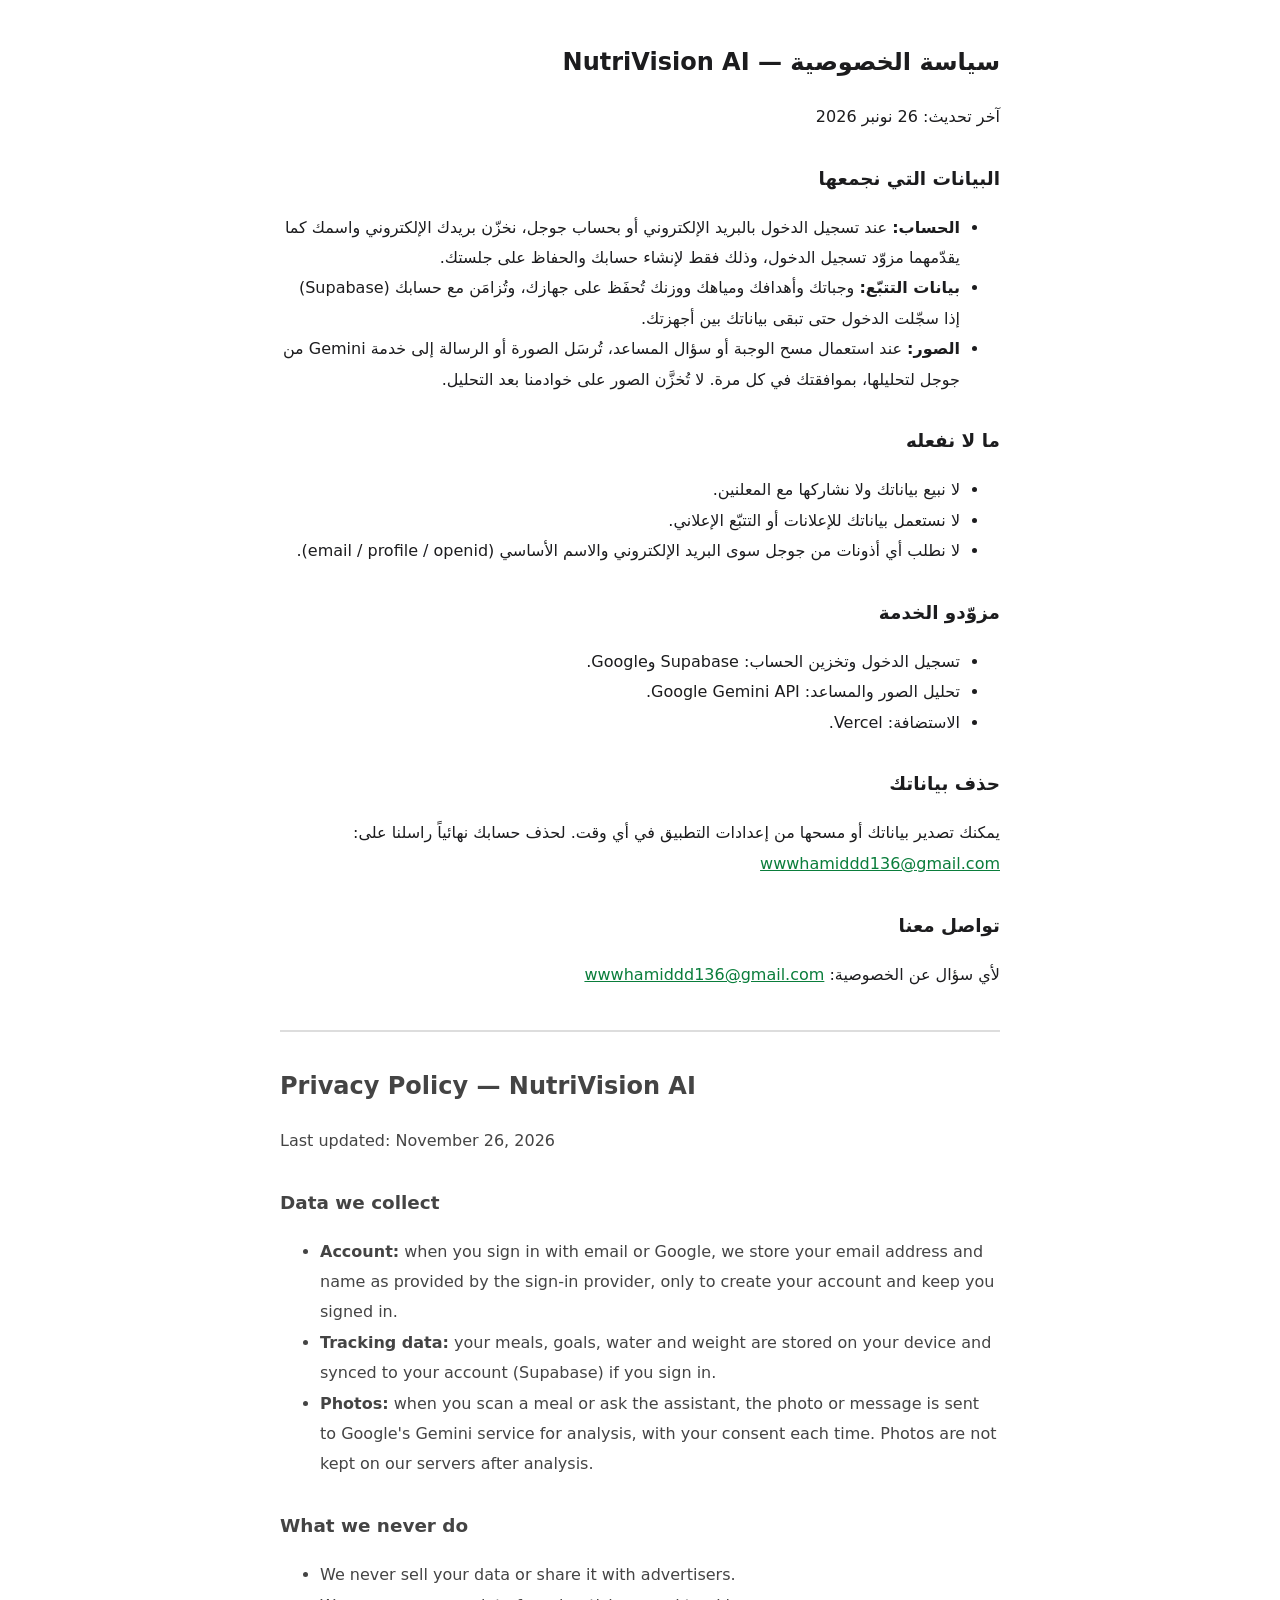
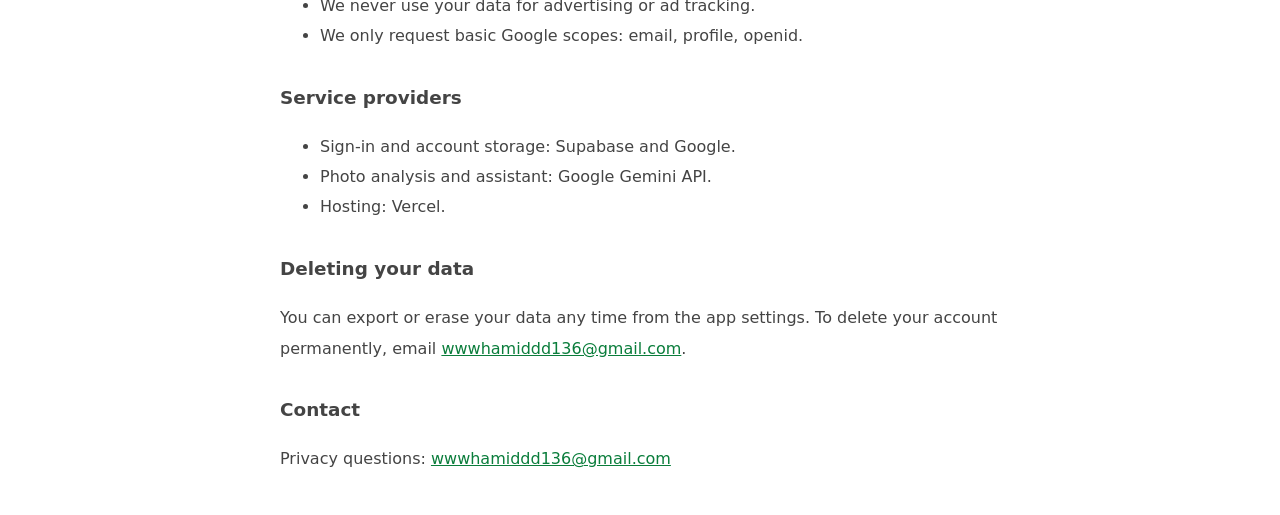
==== privacy.html @ 04519994 "Add privacy policy and terms pages (ar/en) for OAuth consent screen" ====
<!DOCTYPE html>
<html lang="ar" dir="rtl">
<head>
<meta charset="UTF-8">
<meta name="viewport" content="width=device-width, initial-scale=1">
<title>سياسة الخصوصية — NutriVision AI</title>
<style>
body{font-family:system-ui,-apple-system,"Segoe UI",sans-serif;max-width:720px;margin:0 auto;padding:24px;line-height:1.9;color:#1c1c1e;background:#fff}
h1{font-size:1.5rem} h2{font-size:1.15rem;margin-top:1.6em}
.en{direction:ltr;text-align:left;border-top:2px solid #ddd;margin-top:2.5em;padding-top:1em;color:#444}
a{color:#0a7d3b}
</style>
</head>
<body>
<h1>سياسة الخصوصية — NutriVision AI</h1>
<p>آخر تحديث: 26 نونبر 2026</p>
<h2>البيانات التي نجمعها</h2>
<ul>
<li><strong>الحساب:</strong> عند تسجيل الدخول بالبريد الإلكتروني أو بحساب جوجل، نخزّن بريدك الإلكتروني واسمك كما يقدّمهما مزوّد تسجيل الدخول، وذلك فقط لإنشاء حسابك والحفاظ على جلستك.</li>
<li><strong>بيانات التتبّع:</strong> وجباتك وأهدافك ومياهك ووزنك تُحفَظ على جهازك، وتُزامَن مع حسابك (Supabase) إذا سجّلت الدخول حتى تبقى بياناتك بين أجهزتك.</li>
<li><strong>الصور:</strong> عند استعمال مسح الوجبة أو سؤال المساعد، تُرسَل الصورة أو الرسالة إلى خدمة Gemini من جوجل لتحليلها، بموافقتك في كل مرة. لا تُخزَّن الصور على خوادمنا بعد التحليل.</li>
</ul>
<h2>ما لا نفعله</h2>
<ul>
<li>لا نبيع بياناتك ولا نشاركها مع المعلنين.</li>
<li>لا نستعمل بياناتك للإعلانات أو التتبّع الإعلاني.</li>
<li>لا نطلب أي أذونات من جوجل سوى البريد الإلكتروني والاسم الأساسي (email / profile / openid).</li>
</ul>
<h2>مزوّدو الخدمة</h2>
<ul>
<li>تسجيل الدخول وتخزين الحساب: Supabase وGoogle.</li>
<li>تحليل الصور والمساعد: Google Gemini API.</li>
<li>الاستضافة: Vercel.</li>
</ul>
<h2>حذف بياناتك</h2>
<p>يمكنك تصدير بياناتك أو مسحها من إعدادات التطبيق في أي وقت. لحذف حسابك نهائياً راسلنا على: <a href="mailto:wwwhamiddd136@gmail.com">wwwhamiddd136@gmail.com</a></p>
<h2>تواصل معنا</h2>
<p>لأي سؤال عن الخصوصية: <a href="mailto:wwwhamiddd136@gmail.com">wwwhamiddd136@gmail.com</a></p>

<div class="en">
<h1>Privacy Policy — NutriVision AI</h1>
<p>Last updated: November 26, 2026</p>
<h2>Data we collect</h2>
<ul>
<li><strong>Account:</strong> when you sign in with email or Google, we store your email address and name as provided by the sign-in provider, only to create your account and keep you signed in.</li>
<li><strong>Tracking data:</strong> your meals, goals, water and weight are stored on your device and synced to your account (Supabase) if you sign in.</li>
<li><strong>Photos:</strong> when you scan a meal or ask the assistant, the photo or message is sent to Google's Gemini service for analysis, with your consent each time. Photos are not kept on our servers after analysis.</li>
</ul>
<h2>What we never do</h2>
<ul>
<li>We never sell your data or share it with advertisers.</li>
<li>We never use your data for advertising or ad tracking.</li>
<li>We only request basic Google scopes: email, profile, openid.</li>
</ul>
<h2>Service providers</h2>
<ul>
<li>Sign-in and account storage: Supabase and Google.</li>
<li>Photo analysis and assistant: Google Gemini API.</li>
<li>Hosting: Vercel.</li>
</ul>
<h2>Deleting your data</h2>
<p>You can export or erase your data any time from the app settings. To delete your account permanently, email <a href="mailto:wwwhamiddd136@gmail.com">wwwhamiddd136@gmail.com</a>.</p>
<h2>Contact</h2>
<p>Privacy questions: <a href="mailto:wwwhamiddd136@gmail.com">wwwhamiddd136@gmail.com</a></p>
</div>
</body>
</html>
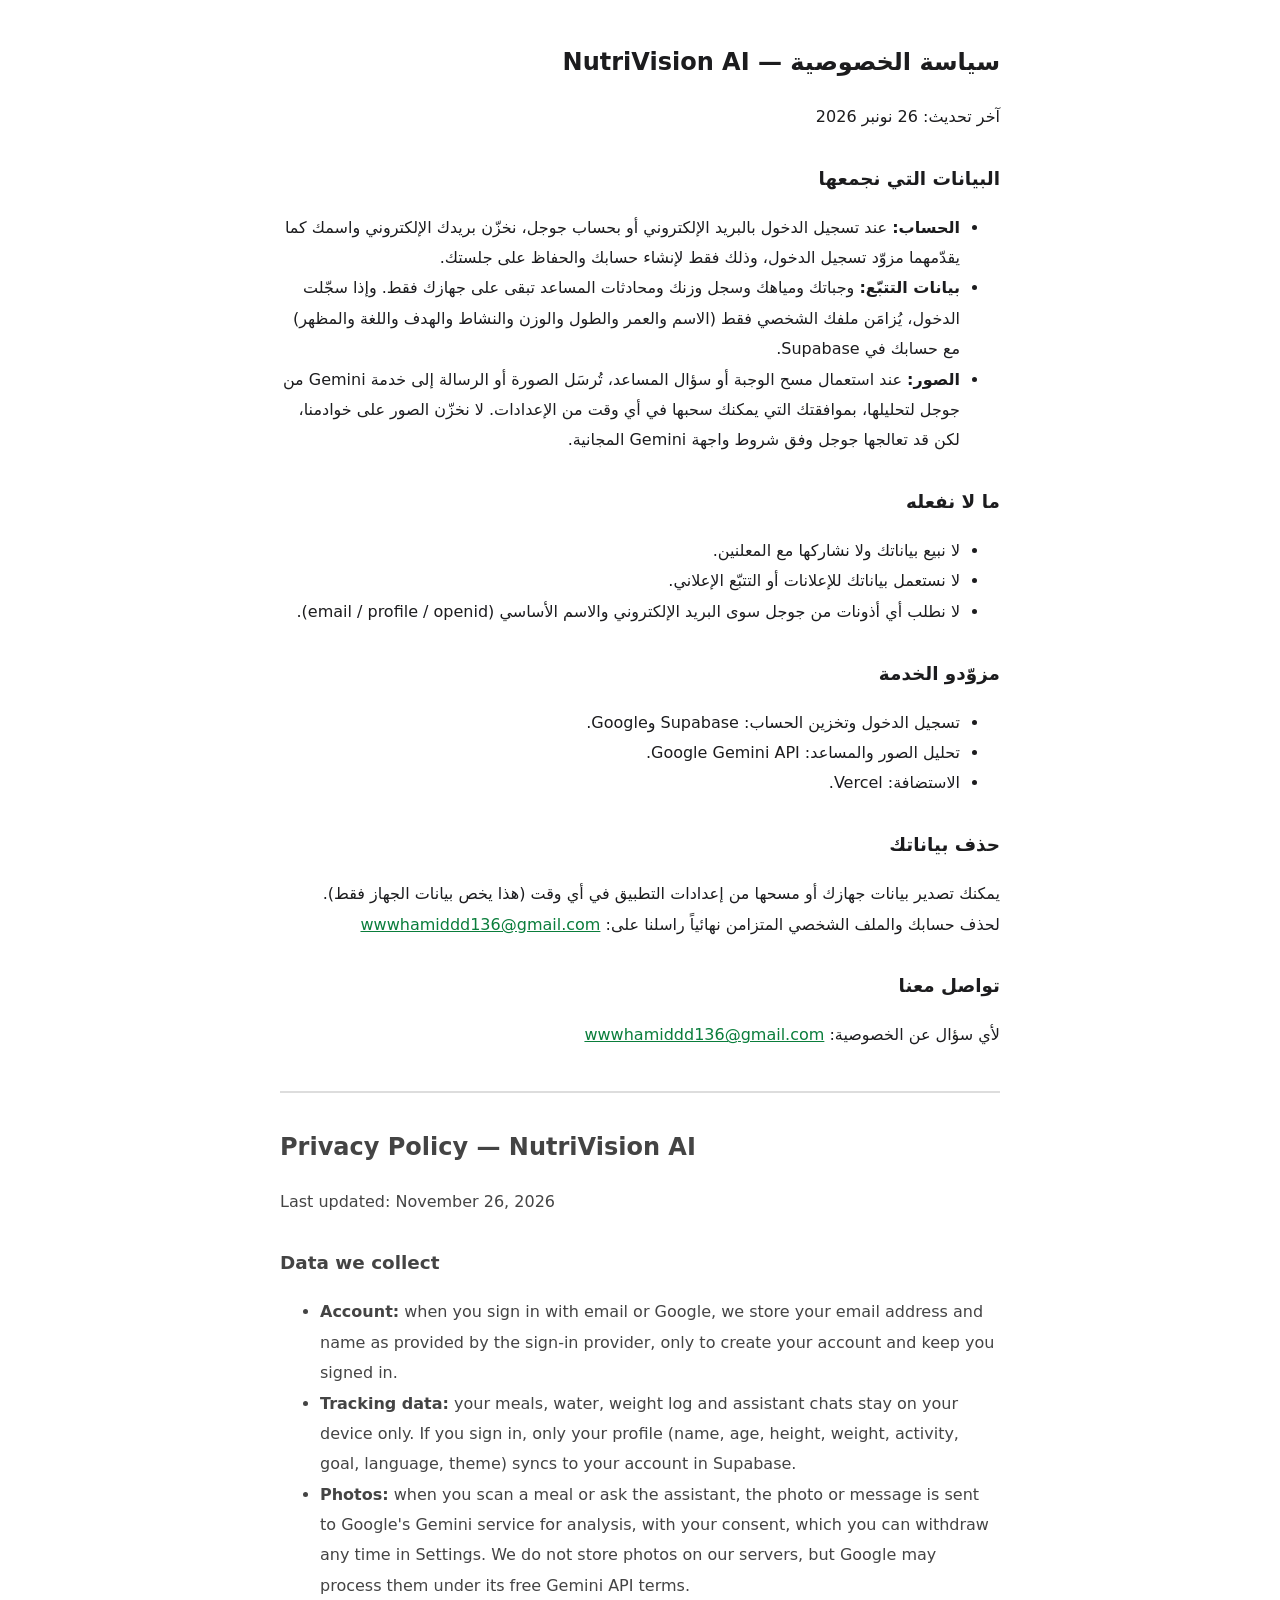
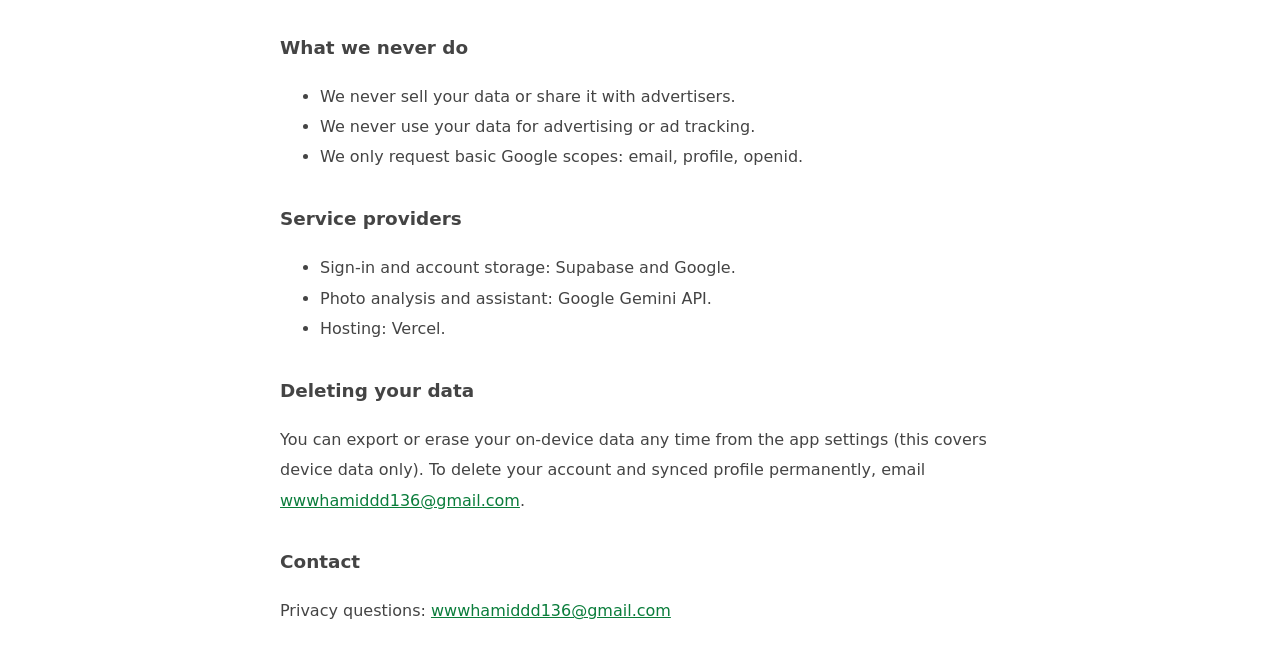
==== commit f22cf433: "privacy.html: wording matches app behavior" ====
--- a/privacy.html
+++ b/privacy.html
@@ -17,8 +17,8 @@
 <h2>البيانات التي نجمعها</h2>
 <ul>
 <li><strong>الحساب:</strong> عند تسجيل الدخول بالبريد الإلكتروني أو بحساب جوجل، نخزّن بريدك الإلكتروني واسمك كما يقدّمهما مزوّد تسجيل الدخول، وذلك فقط لإنشاء حسابك والحفاظ على جلستك.</li>
-<li><strong>بيانات التتبّع:</strong> وجباتك وأهدافك ومياهك ووزنك تُحفَظ على جهازك، وتُزامَن مع حسابك (Supabase) إذا سجّلت الدخول حتى تبقى بياناتك بين أجهزتك.</li>
-<li><strong>الصور:</strong> عند استعمال مسح الوجبة أو سؤال المساعد، تُرسَل الصورة أو الرسالة إلى خدمة Gemini من جوجل لتحليلها، بموافقتك في كل مرة. لا تُخزَّن الصور على خوادمنا بعد التحليل.</li>
+<li><strong>بيانات التتبّع:</strong> وجباتك ومياهك وسجل وزنك ومحادثات المساعد تبقى على جهازك فقط. وإذا سجّلت الدخول، يُزامَن ملفك الشخصي فقط (الاسم والعمر والطول والوزن والنشاط والهدف واللغة والمظهر) مع حسابك في Supabase.</li>
+<li><strong>الصور:</strong> عند استعمال مسح الوجبة أو سؤال المساعد، تُرسَل الصورة أو الرسالة إلى خدمة Gemini من جوجل لتحليلها، بموافقتك التي يمكنك سحبها في أي وقت من الإعدادات. لا نخزّن الصور على خوادمنا، لكن قد تعالجها جوجل وفق شروط واجهة Gemini المجانية.</li>
 </ul>
 <h2>ما لا نفعله</h2>
 <ul>
@@ -33,7 +33,7 @@
 <li>الاستضافة: Vercel.</li>
 </ul>
 <h2>حذف بياناتك</h2>
-<p>يمكنك تصدير بياناتك أو مسحها من إعدادات التطبيق في أي وقت. لحذف حسابك نهائياً راسلنا على: <a href="mailto:wwwhamiddd136@gmail.com">wwwhamiddd136@gmail.com</a></p>
+<p>يمكنك تصدير بيانات جهازك أو مسحها من إعدادات التطبيق في أي وقت (هذا يخص بيانات الجهاز فقط). لحذف حسابك والملف الشخصي المتزامن نهائياً راسلنا على: <a href="mailto:wwwhamiddd136@gmail.com">wwwhamiddd136@gmail.com</a></p>
 <h2>تواصل معنا</h2>
 <p>لأي سؤال عن الخصوصية: <a href="mailto:wwwhamiddd136@gmail.com">wwwhamiddd136@gmail.com</a></p>
 
@@ -43,8 +43,8 @@
 <h2>Data we collect</h2>
 <ul>
 <li><strong>Account:</strong> when you sign in with email or Google, we store your email address and name as provided by the sign-in provider, only to create your account and keep you signed in.</li>
-<li><strong>Tracking data:</strong> your meals, goals, water and weight are stored on your device and synced to your account (Supabase) if you sign in.</li>
-<li><strong>Photos:</strong> when you scan a meal or ask the assistant, the photo or message is sent to Google's Gemini service for analysis, with your consent each time. Photos are not kept on our servers after analysis.</li>
+<li><strong>Tracking data:</strong> your meals, water, weight log and assistant chats stay on your device only. If you sign in, only your profile (name, age, height, weight, activity, goal, language, theme) syncs to your account in Supabase.</li>
+<li><strong>Photos:</strong> when you scan a meal or ask the assistant, the photo or message is sent to Google's Gemini service for analysis, with your consent, which you can withdraw any time in Settings. We do not store photos on our servers, but Google may process them under its free Gemini API terms.</li>
 </ul>
 <h2>What we never do</h2>
 <ul>
@@ -59,7 +59,7 @@
 <li>Hosting: Vercel.</li>
 </ul>
 <h2>Deleting your data</h2>
-<p>You can export or erase your data any time from the app settings. To delete your account permanently, email <a href="mailto:wwwhamiddd136@gmail.com">wwwhamiddd136@gmail.com</a>.</p>
+<p>You can export or erase your on-device data any time from the app settings (this covers device data only). To delete your account and synced profile permanently, email <a href="mailto:wwwhamiddd136@gmail.com">wwwhamiddd136@gmail.com</a>.</p>
 <h2>Contact</h2>
 <p>Privacy questions: <a href="mailto:wwwhamiddd136@gmail.com">wwwhamiddd136@gmail.com</a></p>
 </div>
